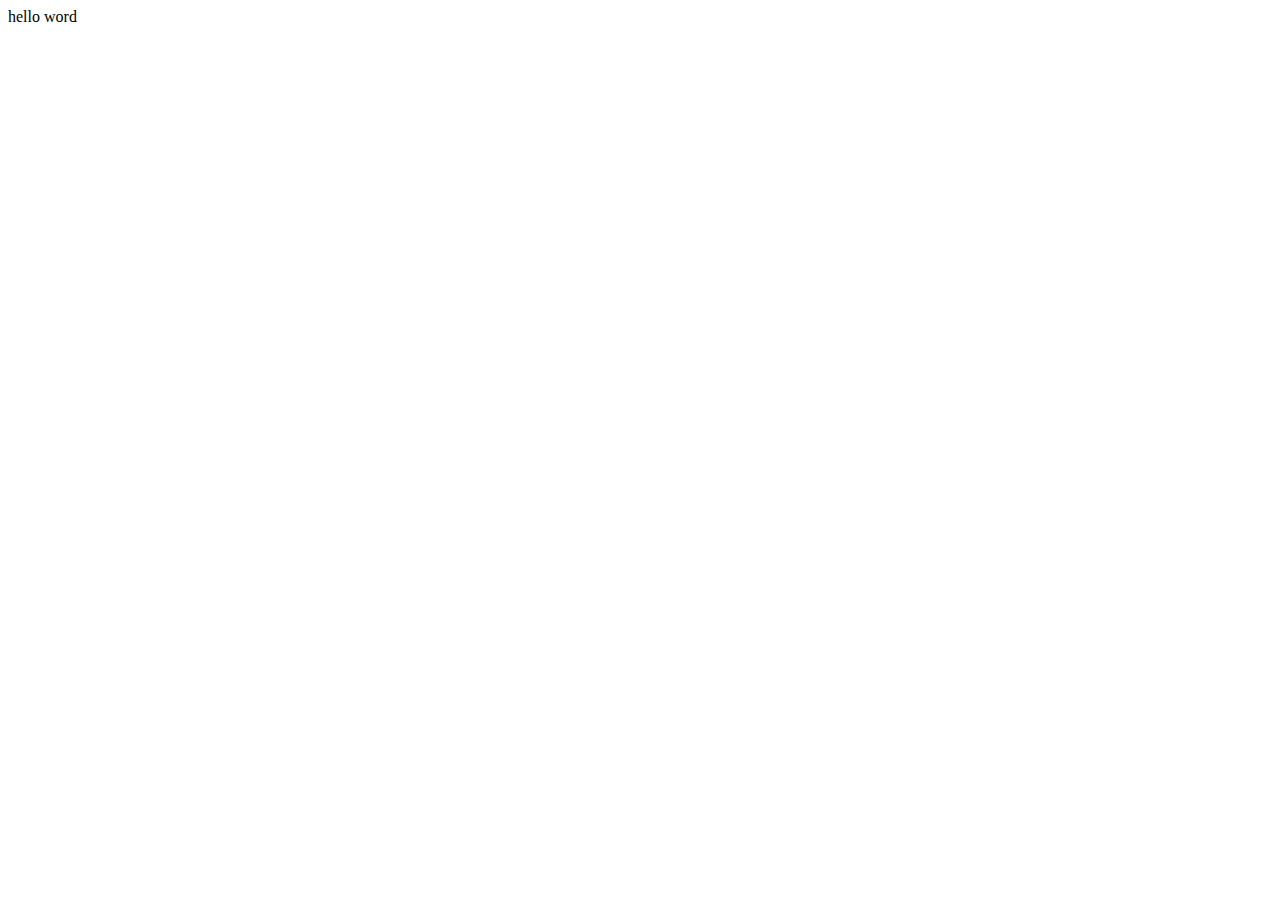
==== index.html @ bba36de5 "Create index.html" ====
<!DOCTYPE html>
<html lang="en">
  <head>
    <meta charset="UTF-8" />
    <meta name="viewport" content="width=device-width, initial-scale=1.0" />
    <title>Document</title>
  </head>
  <body>
    hello word
  </body>
</html>
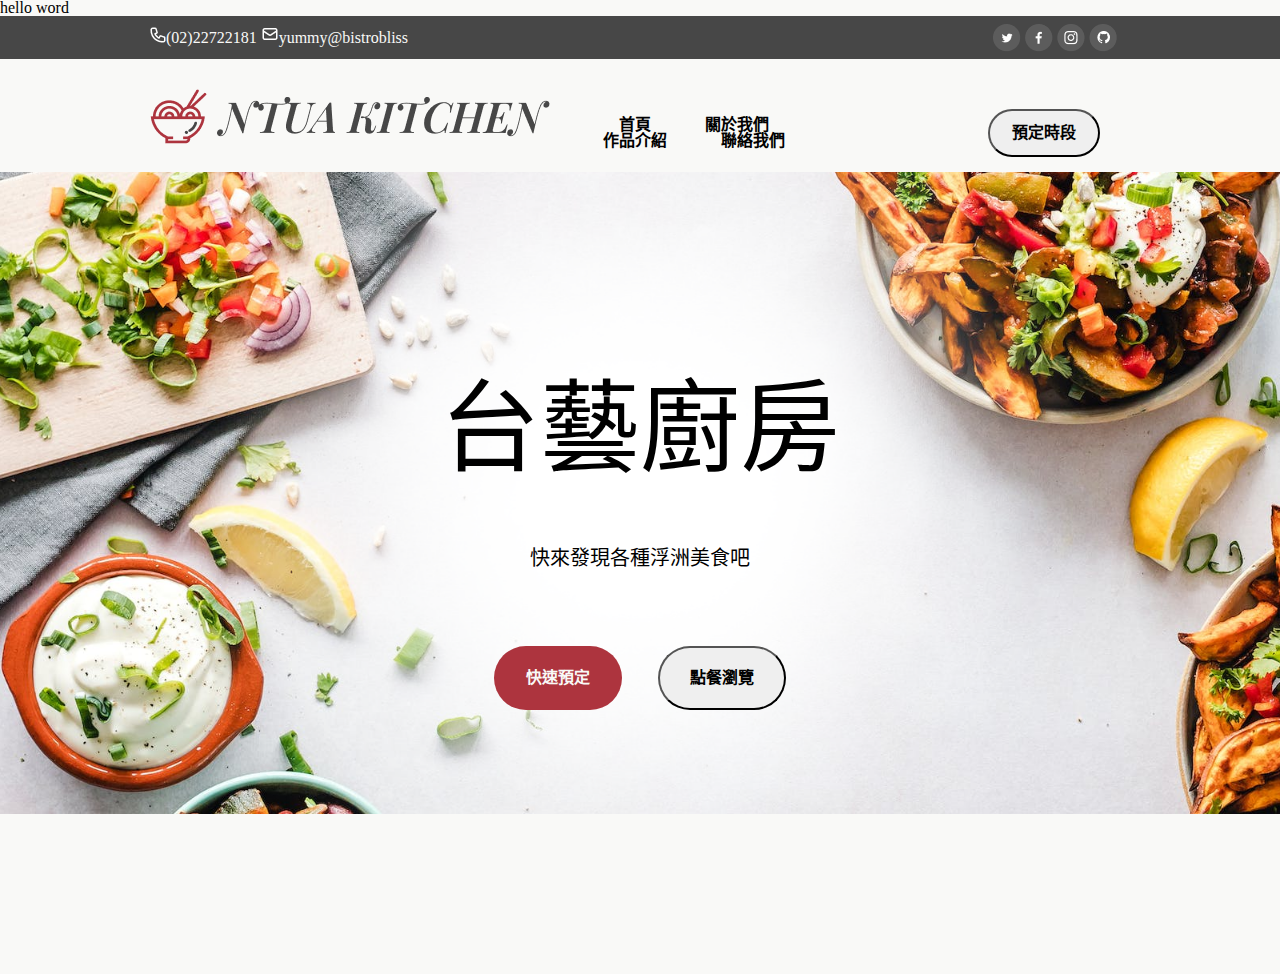
==== commit d1044737: "台藝廚房" ====
--- a/index.html
+++ b/index.html
@@ -1,11 +1,63 @@
 <!DOCTYPE html>
-<html lang="en">
+<html lang="zh-tw">
   <head>
     <meta charset="UTF-8" />
     <meta name="viewport" content="width=device-width, initial-scale=1.0" />
-    <title>Document</title>
+    <title>台藝廚房</title>
+    <link href="./css/reset.css" rel="stylesheet" />
+    <link href="./css/main.css" rel="stylesheet" />
   </head>
   <body>
     hello word
+    <div class="top_bar">
+      <div class="info">
+        <img src="./img/Icon.png" />(02)22722181
+        <img src="./img/mail.png" />yummy@bistrobliss
+      </div>
+      <div class="social">
+        <ul>
+          <li>
+            <a href="#"> <img src="./img/1.png" /></a>
+          </li>
+          <li>
+            <a href="#"> <img src="./img/2.png" /></a>
+          </li>
+          <li>
+            <a href="#"> <img src="./img/3.png" /></a>
+          </li>
+          <li>
+            <a href="#"> <img src="./img/4.png" /></a>
+          </li>
+        </ul>
+      </div>
+    </div>
+    <div class="header">
+      <img src="./img/Logo.png" />
+      <div class="menu">
+        <ul>
+          <li>
+            <a href="#"> 首頁</a>
+          </li>
+          <li>
+            <a href="#"> 關於我們</a>
+          </li>
+          <li>
+            <a href="#"> 作品介紹</a>
+          </li>
+          <li>
+            <a href="#"> 聯絡我們</a>
+          </li>
+        </ul>
+      </div>
+      <button class="b1">預定時段</button>
+    </div>
+    <div class="hero">
+      <h1>台藝廚房</h1>
+      <h2>快來發現各種浮洲美食吧</h2>
+      <div class="b2_b3">
+        <button class="b2">快速預定</button>　　
+        <button class="b3">點餐瀏覽</button>
+      </div>
+    </div>
   </body>
 </html>
--- a/css/main.css
+++ b/css/main.css
@@ -0,0 +1,161 @@
+body {
+  background-color: #f9f9f7;
+}
+.top_bar {
+  background-color: #474747;
+  color: #f9f9f7;
+  font-size: 16px;
+  font-weight: 400;
+  line-height: 24px;
+  letter-spacing: 0px;
+  text-align: left;
+  padding-top: 8px;
+  padding-bottom: 5;
+  padding-right: 155px;
+  padding-left: 150px;
+}
+
+.menu a {
+  text-decoration: none;
+  color: #000000;
+  font-weight: 700;
+}
+
+.menu ul li:hover {
+  width: 64px;
+  height: 32px;
+  top: 11.5px;
+  left: 554.89px;
+  padding: 4px, 16px, 4px, 16px;
+  border-radius: 34px;
+  gap: 10px;
+  background-color: #dbdfd0;
+}
+
+.info {
+  display: inline-block;
+  vertical-align: middle;
+  text-align: left;
+}
+
+.social {
+  display: inline-block;
+  width: calc(100% - 270px);
+  vertical-align: top;
+  text-align: right;
+}
+
+.social ul {
+  display: inline-block;
+}
+
+.social ul li {
+  display: inline-block;
+}
+
+.header {
+  padding-top: 30px;
+  padding-right: 175px;
+  padding-left: 150px;
+  vertical-align: middle;
+}
+
+.menu {
+  display: inline-block;
+  width: calc(100% - 525px);
+  vertical-align: middle;
+  text-align: center;
+  margin-bottom: 15px;
+}
+
+.menu ul {
+  display: inline-block;
+  margin-right: 150px;
+}
+
+.menu ul li {
+  display: inline-block;
+  padding-left: 25px;
+  padding-right: 25px;
+}
+.b1 {
+  display: inline-block;
+  vertical-align: middle;
+  width: 112px;
+  height: 48px;
+  top: 3.5px;
+  left: 1163.5px;
+  padding: 12px, 24px, 12px, 24px;
+  border-radius: 118px;
+  gap: 10px;
+  margin-bottom: 15px;
+  font-family: DM Sans;
+  font-size: 16px;
+  font-weight: 700;
+  line-height: 24px;
+  letter-spacing: 0px;
+  text-align: center;
+}
+
+.hero {
+  height: 802px;
+  background-image: url(../img/bg.png);
+  background-repeat: no-repeat;
+  background-size: contain;
+}
+
+h1 {
+  font-family: Playfair Display;
+  font-size: 100px;
+  font-weight: 400;
+  line-height: 96px;
+  letter-spacing: 0px;
+  text-align: center;
+  padding-top: 210px;
+}
+
+h2 {
+  font-family: DM Sans;
+  font-size: 20px;
+  font-weight: 400;
+  line-height: 32px;
+  letter-spacing: 0px;
+  text-align: center;
+  padding-top: 64px;
+}
+
+.b2_b3 {
+  text-align: center;
+  padding-top: 72px;
+}
+
+.b2 {
+  width: 128px;
+  height: 64px;
+  padding: 20px, 32px, 20px, 32px;
+  border-radius: 118px;
+  border: 1.5px;
+  gap: 10px;
+  background-color: #ad343e;
+  color: #f9f9f7;
+  font-family: DM Sans;
+  font-size: 16px;
+  font-weight: 700;
+  line-height: 24px;
+  letter-spacing: 0px;
+  text-align: center;
+}
+
+.b3 {
+  width: 128px;
+  height: 64px;
+  padding: 20px, 32px, 20px, 32px;
+  border-radius: 118px;
+  gap: 10px;
+  font-family: DM Sans;
+  font-size: 16px;
+  font-weight: 700;
+  line-height: 24px;
+  letter-spacing: 0px;
+  text-align: center;
+}
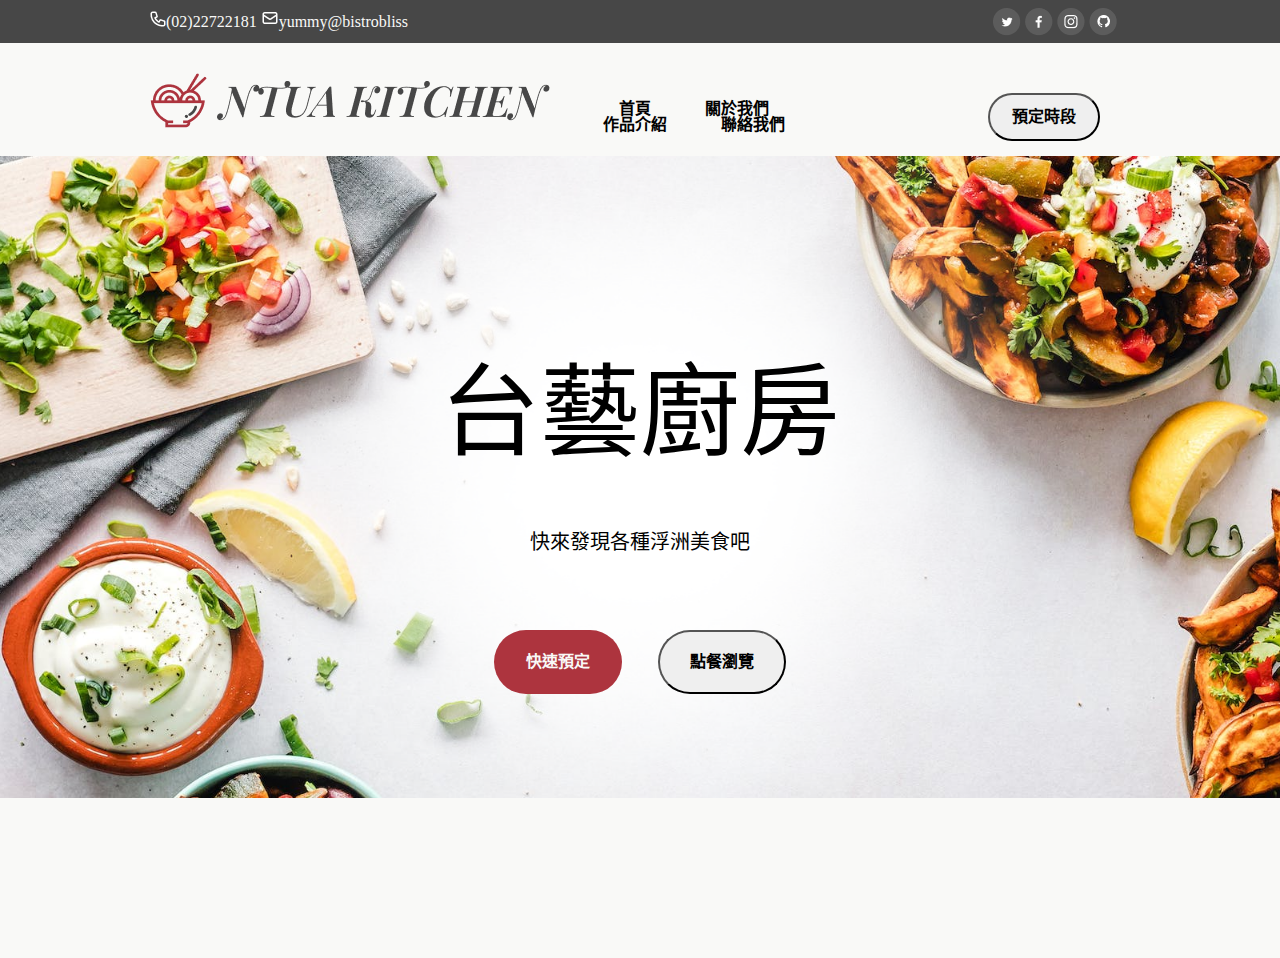
==== commit b9e05f6a: "[task]台藝廚房" ====
--- a/index.html
+++ b/index.html
@@ -8,7 +8,6 @@
     <link href="./css/main.css" rel="stylesheet" />
   </head>
   <body>
-    hello word
     <div class="top_bar">
       <div class="info">
         <img src="./img/Icon.png" />(02)22722181
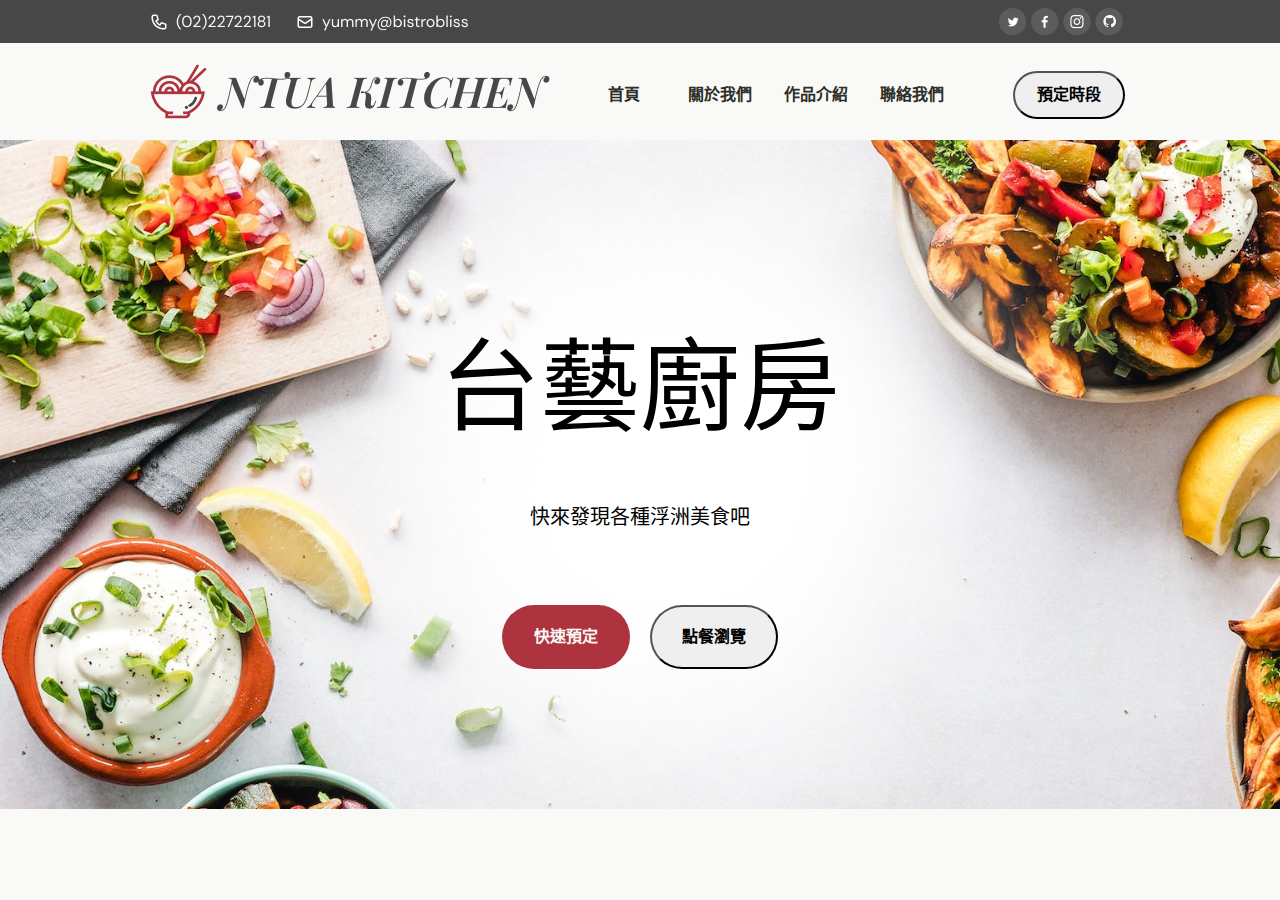
==== commit 52804eda: "台藝廚房_ver2" ====
--- a/index.html
+++ b/index.html
@@ -4,59 +4,41 @@
     <meta charset="UTF-8" />
     <meta name="viewport" content="width=device-width, initial-scale=1.0" />
     <title>台藝廚房</title>
-    <link href="./css/reset.css" rel="stylesheet" />
-    <link href="./css/main.css" rel="stylesheet" />
+    <link href="./css/reset.css" rel="stylesheet " />
+    <link href="./css/main.css" rel="stylesheet " />
   </head>
   <body>
-    <div class="top_bar">
-      <div class="info">
-        <img src="./img/Icon.png" />(02)22722181
-        <img src="./img/mail.png" />yummy@bistrobliss
-      </div>
-      <div class="social">
-        <ul>
-          <li>
-            <a href="#"> <img src="./img/1.png" /></a>
-          </li>
-          <li>
-            <a href="#"> <img src="./img/2.png" /></a>
-          </li>
-          <li>
-            <a href="#"> <img src="./img/3.png" /></a>
-          </li>
-          <li>
-            <a href="#"> <img src="./img/4.png" /></a>
-          </li>
-        </ul>
-      </div>
+  </body>
+  <div class="top_bar">
+    <div class="info">
+        <img src="./img/call.png" style="margin-right: 25px;"><img src="./img/mail.png" >
     </div>
-    <div class="header">
-      <img src="./img/Logo.png" />
-      <div class="menu">
-        <ul>
-          <li>
-            <a href="#"> 首頁</a>
-          </li>
-          <li>
-            <a href="#"> 關於我們</a>
-          </li>
-          <li>
-            <a href="#"> 作品介紹</a>
-          </li>
-          <li>
-            <a href="#"> 聯絡我們</a>
-          </li>
-        </ul>
-      </div>
-      <button class="b1">預定時段</button>
+    <div class="social">
+        <a href="#"><img src="./img/1.png" alt=""></a>
+        <a href="#"><img src="./img/2.png" alt=""></a>
+        <a href="#"><img src="./img/3.png" alt=""></a>
+        <a href="#"><img src="./img/4.png" alt=""></a>
     </div>
-    <div class="hero">
-      <h1>台藝廚房</h1>
-      <h2>快來發現各種浮洲美食吧</h2>
-      <div class="b2_b3">
-        <button class="b2">快速預定</button>　　
-        <button class="b3">點餐瀏覽</button>
-      </div>
+  </div>
+  <div class="header">
+    <a href="#"><img src="./img/Logo.png"></a>
+    <div class="menu">
+      <ul>
+        <li><a href="#">首頁</a></li>
+        <li><a href="#">關於我們</a></li>
+        <li><a href="#">作品介紹</a></li>
+        <li><a href="#">聯絡我們</a></li>
+      </ul>
     </div>
+  <button class="b1">預定時段</button>
+  </div>
+  <div class="hero">
+    <h1>台藝廚房</h1>
+    <h2>快來發現各種浮洲美食吧</h2>
+    <div class="b2_b3">
+      <button class="b2" style="margin-right: 16px;">快速預定</button>
+      <button class="b3">點餐瀏覽</button>
+    </div>
+  </div>
   </body>
 </html>
--- a/css/main.css
+++ b/css/main.css
@@ -1,9 +1,12 @@
 body {
   background-color: #f9f9f7;
+  background-image: url(../img/bg.png);
+  background-repeat: no-repeat;
+  background-size: cover;
+  background-position-y: 140px;
 }
 .top_bar {
   background-color: #474747;
-  color: #f9f9f7;
   font-size: 16px;
   font-weight: 400;
   line-height: 24px;
@@ -15,13 +18,69 @@
   padding-left: 150px;
 }
 
-.menu a {
-  text-decoration: none;
-  color: #000000;
-  font-weight: 700;
+.info {
+  display: inline-block;
+  vertical-align: middle;
 }
 
-.menu ul li:hover {
+.social {
+  display: inline-block;
+  width: calc(100% - 325px);
+  text-align: right;
+  vertical-align: middle;
+}
+
+.header {
+  padding-top: 21px;
+  padding-bottom: 5px;
+  padding-right: 155px;
+  padding-left: 150px;
+}
+
+.menu {
+  width: calc(100% - 520px);
+  display: inline-block;
+  text-align: center;
+  vertical-align: middle;
+}
+
+.header ul {
+  display: inline-block;
+  text-align: center;
+  vertical-align: middle;
+}
+
+.header ul li {
+  display: inline-block;
+  width: 64px;
+  height: 32px;
+  top: 11.5px;
+  left: 554.89px;
+  padding: 4px, 16px, 4px, 16px;
+  border-radius: 34px;
+  text-align: center;
+  vertical-align: middle;
+  margin-right: 28px;
+}
+
+a {
+  text-decoration: none;
+  color: #2c2f24;
+  font-family: DM Sans;
+  font-size: 16px;
+  font-weight: 700;
+  line-height: 24px;
+  letter-spacing: 0px;
+  text-align: center;
+  vertical-align: middle;
+}
+
+.header ul li a {
+  vertical-align: middle;
+  line-height: 32px;
+}
+
+.header ul li:hover {
   width: 64px;
   height: 32px;
   top: 11.5px;
@@ -30,54 +89,10 @@
   border-radius: 34px;
   gap: 10px;
   background-color: #dbdfd0;
-}
-
-.info {
-  display: inline-block;
-  vertical-align: middle;
-  text-align: left;
-}
-
-.social {
-  display: inline-block;
-  width: calc(100% - 270px);
-  vertical-align: top;
-  text-align: right;
-}
-
-.social ul {
-  display: inline-block;
-}
-
-.social ul li {
-  display: inline-block;
-}
-
-.header {
-  padding-top: 30px;
-  padding-right: 175px;
-  padding-left: 150px;
+  text-align: center;
   vertical-align: middle;
 }
 
-.menu {
-  display: inline-block;
-  width: calc(100% - 525px);
-  vertical-align: middle;
-  text-align: center;
-  margin-bottom: 15px;
-}
-
-.menu ul {
-  display: inline-block;
-  margin-right: 150px;
-}
-
-.menu ul li {
-  display: inline-block;
-  padding-left: 25px;
-  padding-right: 25px;
-}
 .b1 {
   display: inline-block;
   vertical-align: middle;
@@ -88,20 +103,12 @@
   padding: 12px, 24px, 12px, 24px;
   border-radius: 118px;
   gap: 10px;
-  margin-bottom: 15px;
   font-family: DM Sans;
   font-size: 16px;
   font-weight: 700;
   line-height: 24px;
   letter-spacing: 0px;
   text-align: center;
-}
-
-.hero {
-  height: 802px;
-  background-image: url(../img/bg.png);
-  background-repeat: no-repeat;
-  background-size: contain;
 }
 
 h1 {
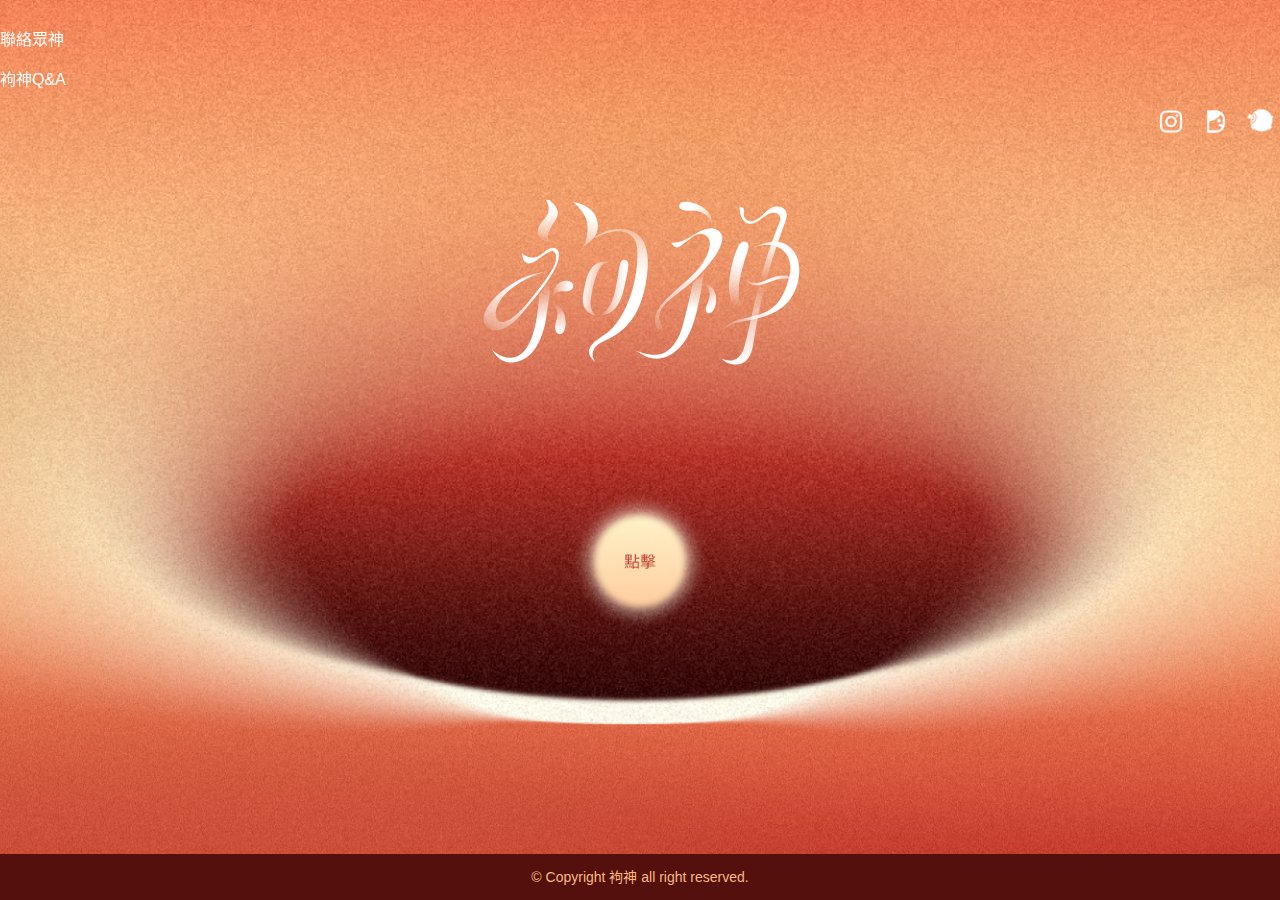
==== commit 2475d548: "callgodtest" ====
--- a/index.html
+++ b/index.html
@@ -1,44 +1,93 @@
 <!DOCTYPE html>
-<html lang="zh-tw">
+<html xmlns="http://www.w3.org/1999/xhtml" lang="zh-tw">
   <head>
-    <meta charset="UTF-8" />
-    <meta name="viewport" content="width=device-width, initial-scale=1.0" />
-    <title>台藝廚房</title>
-    <link href="./css/reset.css" rel="stylesheet " />
-    <link href="./css/main.css" rel="stylesheet " />
+    <meta http-equiv="Content-Type" content="text/html; charset=utf-8" />
+    <title>袧神 Call God</title>
+    <meta name="author" content="Alvaro Trigo Lopez" />
+    <meta name="description" content="fullPage fixed header and footer." />
+    <meta
+      name="keywords"
+      content="fullpage,jquery,demo,screen,fixed, header,footer, absolute, positioned,css"
+    />
+    <meta name="Resource-type" content="Document" />
+
+    <link rel="stylesheet" href="./css/reset.css" />
+
+    <link rel="stylesheet" type="text/css" href="./css/fullpage.css" />
+    <link rel="stylesheet" type="text/css" href="./css/examples.css" />
+
+    <link
+      href="https://cdn.jsdelivr.net/npm/bootstrap@5.3.2/dist/css/bootstrap.min.css"
+      rel="stylesheet"
+      integrity="sha384-T3c6CoIi6uLrA9TneNEoa7RxnatzjcDSCmG1MXxSR1GAsXEV/Dwwykc2MPK8M2HN"
+      crossorigin="anonymous"
+    />
+
+    <link rel="stylesheet" href="./css/main.css" />
   </head>
   <body>
-  </body>
-  <div class="top_bar">
-    <div class="info">
-        <img src="./img/call.png" style="margin-right: 25px;"><img src="./img/mail.png" >
+    <div id="header">
+      <div class="nav">
+        <div class="container">
+          <div class="row">
+            <div class="col-1">
+              <a href="#"><p>聯絡眾神</p></a>
+            </div>
+            <div class="col-1">
+              <a href="#"><p>袧神Q&A</p></a>
+            </div>
+            <div class="col-10">
+              <ul>
+                <li>
+                  <a href="#"><img src="./img/nav_IG.png" width="40px" /></a>
+                </li>
+                <li>
+                  <a href="#"><img src="./img/nav_dcard.png" width="40px" /></a>
+                </li>
+                <li>
+                  <a href="#"><img src="./img/nav_plurk.png" width="40px" /></a>
+                </li>
+              </ul>
+            </div>
+          </div>
+        </div>
+      </div>
     </div>
-    <div class="social">
-        <a href="#"><img src="./img/1.png" alt=""></a>
-        <a href="#"><img src="./img/2.png" alt=""></a>
-        <a href="#"><img src="./img/3.png" alt=""></a>
-        <a href="#"><img src="./img/4.png" alt=""></a>
+    <div id="footer">© Copyright 袧神 all right reserved.</div>
+
+    <div class="hp_click_ball" id="hp_click_ball">
+      <button onclick="location.href='./God_center.html'">
+        <img src="./img/hp_click_ball.png" width="140px" />
+      </button>
     </div>
-  </div>
-  <div class="header">
-    <a href="#"><img src="./img/Logo.png"></a>
-    <div class="menu">
-      <ul>
-        <li><a href="#">首頁</a></li>
-        <li><a href="#">關於我們</a></li>
-        <li><a href="#">作品介紹</a></li>
-        <li><a href="#">聯絡我們</a></li>
-      </ul>
+
+    <div id="fullpage">
+      <div class="section" id="homepage_bg">
+        <div class="intro">
+          <img id="hp_logotype" src="./img/hp_logotype.png" />
+        </div>
+      </div>
     </div>
-  <button class="b1">預定時段</button>
-  </div>
-  <div class="hero">
-    <h1>台藝廚房</h1>
-    <h2>快來發現各種浮洲美食吧</h2>
-    <div class="b2_b3">
-      <button class="b2" style="margin-right: 16px;">快速預定</button>
-      <button class="b3">點餐瀏覽</button>
-    </div>
-  </div>
+
+    <script
+      src="https://cdn.jsdelivr.net/npm/bootstrap@5.3.2/dist/js/bootstrap.bundle.min.js"
+      integrity="sha384-C6RzsynM9kWDrMNeT87bh95OGNyZPhcTNXj1NW7RuBCsyN/o0jlpcV8Qyq46cDfL"
+      crossorigin="anonymous"
+    ></script>
+
+    <script type="text/javascript" src="./js/fullpage.js"></script>
+    <script type="text/javascript" src="./js/examples.js"></script>
+
+    <script type="text/javascript">
+      var myFullpage = new fullpage("#fullpage", {
+        anchors: ["firstPage", "secondPage", "3rdPage"],
+        sectionsColor: ["#C63D0F", "#1BBC9B", "#7E8F7C"],
+        css3: true,
+      });
+    </script>
+
+    <script src="./js/jquery-3.7.1.min.js"></script>
+    <!-- main js -->
+    <script type="text/javascript" src="./js/main.js"></script>
   </body>
 </html>
--- a/css/fullpage.css
+++ b/css/fullpage.css
@@ -0,0 +1,312 @@
+/*!
+ * fullPage 4.0.20
+ * https://github.com/alvarotrigo/fullPage.js
+ *
+ * @license GPLv3 for open source use only
+ * or Fullpage Commercial License for commercial use
+ * http://alvarotrigo.com/fullPage/pricing/
+ *
+ * Copyright (C) 2021 http://alvarotrigo.com/fullPage - A project by Alvaro Trigo
+ */
+html.fp-enabled,
+.fp-enabled body {
+  margin: 0;
+  padding: 0;
+  overflow: hidden;
+
+  /*Avoid flicker on slides transitions for mobile phones #336 */
+  -webkit-tap-highlight-color: rgba(0, 0, 0, 0);
+}
+.fp-section {
+  position: relative;
+  -webkit-box-sizing: border-box; /* Safari<=5 Android<=3 */
+  -moz-box-sizing: border-box; /* <=28 */
+  box-sizing: border-box;
+  height: 100%;
+  display: block;
+}
+.fp-slide {
+  float: left;
+}
+.fp-slide,
+.fp-slidesContainer {
+  height: 100%;
+  display: block;
+}
+.fp-slides {
+  z-index: 1;
+  height: 100%;
+  overflow: hidden;
+  position: relative;
+  -webkit-transition: all 0.3s ease-out; /* Safari<=6 Android<=4.3 */
+  transition: all 0.3s ease-out;
+}
+.fp-table {
+  display: flex;
+  flex-direction: column;
+  justify-content: center;
+  width: 100%;
+}
+.fp-slidesContainer {
+  float: left;
+  position: relative;
+}
+.fp-controlArrow {
+  /*-webkit-user-select: none;  webkit (safari, chrome) browsers */
+  /*-moz-user-select: none;  mozilla browsers */
+  /*-khtml-user-select: none;  webkit (konqueror) browsers */
+  /*-ms-user-select: none;  IE10+ */
+  position: absolute;
+  z-index: 4;
+  top: 50%;
+  cursor: pointer;
+  margin-top: -38px;
+  -webkit-transform: translate3d(0, 0, 0);
+  -ms-transform: translate3d(0, 0, 0);
+  transform: translate3d(0, 0, 0);
+}
+.fp-prev {
+  left: 15px;
+}
+.fp-next {
+  right: 15px;
+}
+.fp-arrow {
+  width: 0;
+  height: 0;
+  border-style: solid;
+}
+.fp-arrow.fp-prev {
+  border-width: 38.5px 34px 38.5px 0;
+  border-color: transparent #fff transparent transparent;
+}
+.fp-arrow.fp-next {
+  border-width: 38.5px 0 38.5px 34px;
+  border-color: transparent transparent transparent #fff;
+}
+.fp-notransition {
+  -webkit-transition: none !important;
+  transition: none !important;
+}
+#fp-nav {
+  position: fixed;
+  z-index: 100;
+  top: 50%;
+  opacity: 1;
+  transform: translateY(-50%);
+  -ms-transform: translateY(-50%);
+  -webkit-transform: translate3d(0, -50%, 0);
+}
+#fp-nav.fp-right {
+  right: 17px;
+}
+#fp-nav.fp-left {
+  left: 17px;
+}
+.fp-slidesNav {
+  position: absolute;
+  z-index: 4;
+  opacity: 1;
+  -webkit-transform: translate3d(0, 0, 0);
+  -ms-transform: translate3d(0, 0, 0);
+  transform: translate3d(0, 0, 0);
+  left: 0 !important;
+  right: 0;
+  margin: 0 auto !important;
+}
+.fp-slidesNav.fp-bottom {
+  bottom: 17px;
+}
+.fp-slidesNav.fp-top {
+  top: 17px;
+}
+#fp-nav ul,
+.fp-slidesNav ul {
+  margin: 0;
+  padding: 0;
+}
+#fp-nav ul li,
+.fp-slidesNav ul li {
+  display: block;
+  width: 14px;
+  height: 13px;
+  margin: 7px;
+  position: relative;
+}
+.fp-slidesNav ul li {
+  display: inline-block;
+}
+#fp-nav ul li a,
+.fp-slidesNav ul li a {
+  display: block;
+  position: relative;
+  z-index: 1;
+  width: 100%;
+  height: 100%;
+  cursor: pointer;
+  text-decoration: none;
+}
+#fp-nav ul li a.active span,
+.fp-slidesNav ul li a.active span,
+#fp-nav ul li:hover a.active span,
+.fp-slidesNav ul li:hover a.active span {
+  height: 12px;
+  width: 12px;
+  margin: -6px 0 0 -6px;
+  border-radius: 100%;
+}
+#fp-nav ul li a span,
+.fp-slidesNav ul li a span {
+  border-radius: 50%;
+  position: absolute;
+  z-index: 1;
+  height: 4px;
+  width: 4px;
+  border: 0;
+  background: #333;
+  left: 50%;
+  top: 50%;
+  margin: -2px 0 0 -2px;
+  -webkit-transition: all 0.1s ease-in-out;
+  -moz-transition: all 0.1s ease-in-out;
+  -o-transition: all 0.1s ease-in-out;
+  transition: all 0.1s ease-in-out;
+}
+#fp-nav ul li:hover a span,
+.fp-slidesNav ul li:hover a span {
+  width: 10px;
+  height: 10px;
+  margin: -5px 0px 0px -5px;
+}
+#fp-nav ul li .fp-tooltip {
+  position: absolute;
+  top: -2px;
+  color: #fff;
+  font-size: 14px;
+  font-family: arial, helvetica, sans-serif;
+  white-space: nowrap;
+  max-width: 220px;
+  overflow: hidden;
+  display: block;
+  opacity: 0;
+  width: 0;
+  cursor: pointer;
+}
+#fp-nav ul li:hover .fp-tooltip,
+#fp-nav.fp-show-active a.active + .fp-tooltip {
+  -webkit-transition: opacity 0.2s ease-in;
+  transition: opacity 0.2s ease-in;
+  width: auto;
+  opacity: 1;
+}
+#fp-nav ul li .fp-tooltip.fp-right {
+  right: 20px;
+}
+#fp-nav ul li .fp-tooltip.fp-left {
+  left: 20px;
+}
+.fp-auto-height.fp-section,
+.fp-auto-height .fp-slide {
+  height: auto !important;
+}
+
+.fp-responsive .fp-is-overflow.fp-section {
+  height: auto !important;
+}
+
+/* Used with autoScrolling: false */
+.fp-scrollable.fp-responsive .fp-is-overflow.fp-section,
+.fp-scrollable .fp-section,
+.fp-scrollable .fp-slide {
+  /* Fallback for browsers that do not support Custom Properties */
+  height: 100vh;
+  height: calc(var(--vh, 1vh) * 100);
+}
+
+.fp-scrollable.fp-responsive
+  .fp-is-overflow.fp-section:not(.fp-auto-height):not([data-percentage]),
+.fp-scrollable .fp-section:not(.fp-auto-height):not([data-percentage]),
+.fp-scrollable .fp-slide:not(.fp-auto-height):not([data-percentage]) {
+  /* Fallback for browsers that do not support Custom Properties */
+  min-height: 100vh;
+  min-height: calc(var(--vh, 1vh) * 100);
+}
+
+/* Disabling vertical centering on scrollable elements */
+.fp-overflow {
+  justify-content: flex-start;
+  max-height: 100vh;
+}
+
+/* No scrollable when using auto-height */
+.fp-scrollable .fp-auto-height .fp-overflow {
+  max-height: none;
+}
+
+/* .fp-is-overflow .fp-overflow.fp-auto-height-responsive,
+.fp-is-overflow .fp-overflow.fp-auto-height,
+.fp-is-overflow > .fp-overflow{
+    overflow-y: auto;
+} */
+.fp-overflow {
+  outline: none;
+}
+
+.fp-overflow.fp-table {
+  display: block;
+}
+
+.fp-responsive .fp-auto-height-responsive.fp-section,
+.fp-responsive .fp-auto-height-responsive .fp-slide {
+  height: auto !important;
+  min-height: auto !important;
+}
+
+/*Only display content to screen readers*/
+.fp-sr-only {
+  position: absolute;
+  width: 1px;
+  height: 1px;
+  padding: 0;
+  overflow: hidden;
+  clip: rect(0, 0, 0, 0);
+  white-space: nowrap;
+  border: 0;
+}
+
+/* Customize website's scrollbar like Mac OS
+Not supports in Firefox and IE */
+.fp-scroll-mac .fp-overflow::-webkit-scrollbar {
+  background-color: transparent;
+  width: 9px;
+}
+.fp-scroll-mac .fp-overflow::-webkit-scrollbar-track {
+  background-color: transparent;
+}
+.fp-scroll-mac .fp-overflow::-webkit-scrollbar-thumb {
+  background-color: rgba(0, 0, 0, 0.4);
+  border-radius: 16px;
+  border: 4px solid transparent;
+}
+.fp-warning,
+.fp-watermark {
+  z-index: -9999999;
+  position: absolute;
+  bottom: 0;
+}
+.fp-warning,
+.fp-watermark a {
+  text-decoration: none;
+  color: #000;
+  background: rgba(255, 255, 255, 0.6);
+  padding: 5px 8px;
+  font-size: 14px;
+  font-family: arial;
+  color: black;
+  display: inline-block;
+  border-radius: 3px;
+  margin: 12px;
+}
+.fp-noscroll .fp-overflow {
+  overflow: hidden;
+}
--- a/css/examples.css
+++ b/css/examples.css
@@ -0,0 +1,349 @@
+@charset "ISO-8859-1";
+/* Reset CSS
+ * --------------------------------------- */
+body,
+div,
+dl,
+dt,
+dd,
+ul,
+ol,
+li,
+h1,
+h2,
+h3,
+h4,
+h5,
+h6,
+pre,
+form,
+fieldset,
+input,
+textarea,
+p,
+blockquote,
+th,
+td {
+  padding: 0;
+  margin: 0;
+}
+a {
+  text-decoration: none;
+}
+table {
+  border-spacing: 0;
+}
+fieldset,
+img {
+  border: 0;
+}
+address,
+caption,
+cite,
+code,
+dfn,
+em,
+strong,
+th,
+var {
+  font-weight: normal;
+  font-style: normal;
+}
+strong {
+  font-weight: bold;
+}
+ol,
+ul {
+  list-style: none;
+  margin: 0;
+  padding: 0;
+}
+caption,
+th {
+  text-align: left;
+}
+h1,
+h2,
+h3,
+h4,
+h5,
+h6 {
+  font-weight: normal;
+  font-size: 100%;
+  margin: 0;
+  padding: 0;
+  color: #444;
+}
+q:before,
+q:after {
+  content: "";
+}
+abbr,
+acronym {
+  border: 0;
+}
+
+/* Custom CSS
+ * --------------------------------------- */
+body {
+  font-family: arial, helvetica;
+  color: #333;
+  color: rgba(0, 0, 0, 0.5);
+}
+.wrap {
+  margin-left: auto;
+  margin-right: auto;
+  width: 960px;
+  position: relative;
+}
+h1 {
+  font-size: 6em;
+}
+p {
+  font-size: 16px;
+}
+/* .intro p {
+  width: 50%;
+  margin: 0 auto;
+  font-size: 1.5em;
+} */
+.section {
+  text-align: center;
+}
+#menu li {
+  display: inline-block;
+  margin: 10px;
+  color: #000;
+  background: #fff;
+  background: rgba(255, 255, 255, 0.5);
+  -webkit-border-radius: 10px;
+  border-radius: 10px;
+}
+#menu li.active {
+  background: #666;
+  background: rgba(0, 0, 0, 0.5);
+  color: #fff;
+}
+#menu li a {
+  text-decoration: none;
+  color: #000;
+}
+#menu li.active a:hover {
+  color: #000;
+}
+#menu li:hover {
+  background: rgba(255, 255, 255, 0.8);
+}
+#menu li a,
+#menu li.active a {
+  padding: 9px 18px;
+  display: block;
+}
+#menu li.active a {
+  color: #fff;
+}
+#menu {
+  position: fixed;
+  top: 0;
+  left: 0;
+  height: 40px;
+  z-index: 70;
+  width: 100%;
+  padding: 0;
+  margin: 0;
+}
+.twitter-share-button {
+  position: fixed !important;
+  z-index: 99;
+  right: 149px;
+  top: 9px;
+}
+#infoMenu {
+  height: 20px;
+  color: #f2f2f2;
+  position: fixed;
+  z-index: 70;
+  bottom: 0;
+  width: 100%;
+  text-align: right;
+  font-size: 0.9em;
+  padding: 8px 0 8px 0;
+}
+#infoMenu ul {
+  padding: 0 40px;
+}
+#infoMenu li a {
+  display: block;
+  margin: 0 22px 0 0;
+  color: #333;
+}
+#infoMenu li a:hover {
+  text-decoration: underline;
+}
+#infoMenu li {
+  display: inline-block;
+  position: relative;
+}
+#examplesList {
+  display: none;
+  background: #282828;
+  -webkit-border-radius: 6px;
+  -moz-border-radius: 6px;
+  border-radius: 6px;
+  padding: 20px;
+  float: left;
+  position: absolute;
+  bottom: 29px;
+  right: 0;
+  width: 822px;
+  text-align: left;
+}
+#examplesList ul {
+  padding: 0;
+}
+#examplesList ul li {
+  display: block;
+  margin: 5px 0;
+}
+#examplesList ul li a {
+  color: #bdbdbd;
+  margin: 0;
+}
+#examplesList ul li a:hover {
+  color: #f2f2f2;
+}
+#examplesList .column {
+  float: left;
+  margin: 0 20px 0 0;
+}
+#examplesList h3 {
+  color: #f2f2f2;
+  font-size: 1.2em;
+  margin: 0 0 15px 0;
+  border-bottom: 1px solid rgba(0, 0, 0, 0.4);
+  -webkit-box-shadow: 0 1px 0 rgba(255, 255, 255, 0.1);
+  -moz-box-shadow: 0 1px 0 rgba(255, 255, 255, 0.1);
+  box-shadow: 0 1px 0 rgba(255, 255, 255, 0.1);
+  padding: 0 0 5px 0;
+}
+
+/* Demos Menu
+ * --------------------------------------- */
+#demosMenu {
+  position: fixed;
+  top: 20px;
+  right: 20px;
+  z-index: 999;
+  padding: 5px 10px;
+}
+
+/* Buttons
+ * --------------------------------------- */
+#download a {
+  text-decoration: none;
+}
+#download,
+#download:hover {
+  text-shadow: 0 -1px 0 rgba(0, 0, 0, 0.25);
+}
+.button {
+  margin: 20px 0 0 0;
+  vertical-align: middle;
+  display: inline-block;
+}
+
+.button a {
+  color: #fff;
+  background: rgba(0, 0, 0, 0.4);
+  padding: 15px 30px;
+  border-radius: 5px;
+  display: inline-block;
+}
+
+.button a:hover {
+  color: #316f68;
+  background-color: #fff;
+}
+
+/* Extensions preview menu
+ * --------------------------------------- */
+.preview-extensions-menu {
+  position: fixed;
+  top: 0;
+  right: 0;
+  z-index: 99;
+  border-top: 0;
+  box-shadow: 1px 0px 3px rgba(0, 0, 0, 0.8);
+}
+.preview-extensions-menu li {
+  display: inline-block;
+  margin: 0;
+}
+.preview-extensions-menu li a {
+  padding: 15px 25px;
+  display: block;
+}
+.preview-buy-extension {
+  background: #3cc63c;
+}
+.preview-more-extensions {
+  background: #fff;
+}
+.preview-buy-extension a {
+  color: #fff;
+}
+.preview-buy-extension:hover {
+  background-color: #1a961a;
+}
+.preview-more-extensions a {
+  color: #333;
+}
+
+.code {
+  background: rgba(255, 255, 255, 0.7);
+  padding: 0px 5px;
+  line-height: 25px;
+}
+
+/* Style for our header texts
+* --------------------------------------- */
+h1 {
+  font-size: 5em;
+  font-family: arial, helvetica;
+  color: #fff;
+  margin: 0;
+}
+.section p,
+.intro p {
+  color: #fff;
+}
+
+/* Centered texts in each section
+* --------------------------------------- */
+.section {
+  text-align: center;
+}
+
+/* Bottom menu
+* --------------------------------------- */
+#infoMenu li a {
+  color: #fff;
+}
+
+/* Sections backgrounds
+* --------------------------------------- */
+#section0 {
+  background-image: linear-gradient(128deg, #40afff, #3f61ff);
+}
+
+#section1 {
+  background-image: linear-gradient(128deg, #ff9a3f, #ff4b40);
+}
+
+#section2 {
+  background-image: linear-gradient(128deg, #fc40ff, #543fff);
+}
+
+#section3 {
+  background-image: linear-gradient(128deg, #40fff2, #3fbcff);
+}
--- a/css/main.css
+++ b/css/main.css
@@ -1,168 +1,758 @@
-body {
-  background-color: #f9f9f7;
-  background-image: url(../img/bg.png);
-  background-repeat: no-repeat;
-  background-size: cover;
-  background-position-y: 140px;
-}
-.top_bar {
-  background-color: #474747;
+#header,
+#footer {
+  position: fixed;
+  display: block;
+  width: 100%;
+  z-index: 9;
+  text-align: center;
+  font-size: 16px;
+}
+#header {
+  top: 0px;
+  height: 60px;
+  color: #f2f2f2;
+  padding: 20px 0 0 0;
+}
+#footer {
+  font-size: 14px;
+  bottom: 0px;
+  background-color: #53100c;
+  color: #fab987;
+  padding: 16px 0;
+}
+#in_footer {
+  bottom: 0px;
+  width: 100%;
+  z-index: 9;
+  text-align: center;
+  font-size: 14px;
+  background-color: #53100c;
+  color: #fab987;
+  padding: 16px 0;
+}
+/* --------------------*/
+/*神明介紹內文*/
+.god_intro_text {
+  position: relative;
+}
+.god_intro {
+  z-index: 9;
+  margin: auto;
+}
+.god_intro p {
+  color: #ff3732;
+  font-size: 16px;
+  text-align: justify;
+}
+.god_intro h1 {
+  text-align: left;
+  color: #fff;
+  font-size: 64px;
+  font-weight: 700;
+}
+.god_intro h2 {
+  text-align: left;
+  color: #fab987;
+  font-size: 24px;
+  font-weight: 700;
+}
+/* --------------------*/
+/*神明基本資訊*/
+.god_basic_intro {
+  z-index: 9;
+  text-align: left;
+  line-height: 20px;
+}
+.god_basic_intro h1 {
+  display: inline;
+  color: #87f5ff;
+  font-size: 20px;
+  font-weight: 400;
+}
+.god_basic_intro h2 {
+  display: inline;
+  color: #fff;
+  font-size: 20px;
+  font-weight: 700;
+}
+.god_basic_intro p {
+  display: inline;
+  color: #fab987;
   font-size: 16px;
   font-weight: 400;
-  line-height: 24px;
-  letter-spacing: 0px;
+}
+/* --------------------*/
+/*供品準備內文*/
+.item_preparation {
+  z-index: 9;
   text-align: left;
-  padding-top: 8px;
-  padding-bottom: 5;
-  padding-right: 155px;
-  padding-left: 150px;
-}
-
-.info {
+  line-height: 20px;
+}
+.item_preparation h1 {
+  display: inline;
+  color: #fff;
+  font-size: 24px;
+  font-weight: 700;
+}
+
+.item_preparation p {
+  display: inline;
+  color: #fab987;
+  font-size: 16px;
+  font-weight: 400;
+}
+/* --------------------*/
+/*參拜方式內文*/
+.trigger_text p {
+  display: inline;
+  color: #fab987;
+  font-size: 16px;
+  font-weight: 400;
+}
+
+.trigger_ways {
+  height: 50vh;
+}
+/* --------------------*/
+
+.trigger_ways .Card {
+  position: absolute;
+  height: 180px;
+  width: 228px;
+  background-color: #53100c;
+}
+
+.trigger_ways img {
+  width: 100%;
+}
+.trigger_ways .step1 {
+  translate: 16px -12px;
+  background-color: #53100c80;
+}
+.trigger_ways .step2 {
+  translate: 32px -24px;
+  background-color: #53100c60;
+}
+
+.trigger_ways .step3 {
+  translate: 48px -36px;
+  background-color: #53100c40;
+}
+/* --------------------*/
+/*問事輸入*/
+.god_input p {
+  color: #fab987;
+  font-size: 16px;
+  font-weight: 400;
+}
+.god_input h1 {
+  color: #ff3732;
+  font-size: 24px;
+  font-weight: 700;
+}
+.god_input input {
+  color: #fff;
+  background: none;
+  border-radius: 10px;
+  border-color: #fab987;
+  width: 524px;
+  height: 266px;
+  padding: 16px 20px;
+  outline: none;
+  vertical-align: text-top;
+}
+::placeholder {
+  color: #fab987;
+}
+
+.god_input button {
+  display: block;
+  margin: auto;
+  background: none;
+  border: none;
+  /* border-radius: 0 50px 50px 0;
+  border-color: linear-gradient(to right, #87f5ff, #fab987); */
+}
+
+.god_input a {
+  text-decoration: none;
+  color: #fab987;
+  line-height: 20px;
+  vertical-align: middle;
+}
+
+.material-symbols-outlined {
+  font-variation-settings: "FILL" 0, "wght" 300, "GRAD" -25, "opsz" 20;
+  color: #fab987;
+  line-height: 40px;
+  position: absolute;
+}
+
+/* .gradient-button-wrapper {
+  box-sizing: border-box;
+  width: 100px;
+  height: 100px;
+  padding: 2px;
+  border-radius: 4px;
+  background-image: linear-gradient(red, yellow, blue);
+}
+
+.gradient-button {
+  width: 100%;
+  height: 100%;
+  border-radius: 4px;
+  background: #fff;
+  padding: 0 5px;
+  border: 0;
+  cursor: pointer;
+} */
+
+/* --------------------*/
+
+/* Overwriting styles for navigation bullets
+	* --------------------------------------- */
+#fp-nav ul li a span,
+.fp-slidesNav ul li a span {
+  background: white;
+}
+
+/* homepage */
+#hp_click_ball {
+  position: fixed;
+  display: block;
+  width: 100%;
+  z-index: 999;
+  text-align: center;
+  top: calc(50vh + 40px);
+}
+
+.nav a {
+  line-height: 40px;
+  text-decoration: none;
+  color: #ffffff;
+  text-align: left;
+}
+.nav li {
   display: inline-block;
-  vertical-align: middle;
-}
-
-.social {
-  display: inline-block;
-  width: calc(100% - 325px);
+}
+.nav ul {
   text-align: right;
-  vertical-align: middle;
-}
-
-.header {
-  padding-top: 21px;
-  padding-bottom: 5px;
-  padding-right: 155px;
-  padding-left: 150px;
-}
-
-.menu {
-  width: calc(100% - 520px);
-  display: inline-block;
-  text-align: center;
-  vertical-align: middle;
-}
-
-.header ul {
-  display: inline-block;
-  text-align: center;
-  vertical-align: middle;
-}
-
-.header ul li {
-  display: inline-block;
-  width: 64px;
-  height: 32px;
-  top: 11.5px;
-  left: 554.89px;
-  padding: 4px, 16px, 4px, 16px;
-  border-radius: 34px;
-  text-align: center;
-  vertical-align: middle;
-  margin-right: 28px;
-}
-
-a {
-  text-decoration: none;
-  color: #2c2f24;
-  font-family: DM Sans;
+}
+
+#homepage_bg {
+  background-image: url(../img/hp_bg.png);
+  background-repeat: no-repeat;
+  background-size: cover;
+  height: 100vh;
+  background-position: center top;
+}
+#hp_logotype {
+  padding-bottom: calc(50vh - 60px - 60px);
+}
+
+#hp_click_ball button {
+  background-color: #53100c00;
+  border: none;
+}
+
+.hp_click_ball {
+  animation-name: moving;
+  animation-duration: 4s;
+  animation-iteration-count: infinite;
+  position: absolute;
+}
+@keyframes moving {
+  0% {
+    margin-bottom: calc(50vh + -50px);
+    opacity: 1;
+    transform: scale(1.5);
+    filter: drop-shadow(6px 6px 6px rgba(255, 255, 255, 0.3));
+  }
+  20% {
+    margin-top: calc(50vh + -480px);
+    opacity: 1;
+  }
+  40% {
+    margin-bottom: calc(50vh + -750px);
+    opacity: 1;
+  }
+  60% {
+    margin-bottom: calc(50vh - 100px);
+    opacity: 1;
+  }
+  80% {
+    margin-bottom: calc(50vh + -250px);
+  }
+  100% {
+    margin-bottom: calc(50vh + -100px);
+    opacity: 1;
+    transform: scale(1.5);
+    filter: drop-shadow(6px 6px 6px rgba(255, 255, 255, 0.3));
+  }
+}
+/* --------------------------------------- */
+/* Loading */
+#Loading_bg {
+  background-image: url(../img/loading2.gif);
+  background-repeat: no-repeat;
+  background-size: cover;
+  height: 100vh;
+  background-position: center top;
+}
+/* --------------------------------------- */
+
+/* God_center */
+#God_center {
+  background-image: url(../img/Gctr_bg_brown.png);
+  background-repeat: no-repeat;
+  background-size: cover;
+  height: 100vh;
+  background-position: center top;
+}
+
+.god_carousel {
+  /* height: calc(100vh - 164px); */
+  overflow: hidden;
+}
+
+/*調整（owl-item）的大小及原本設定的背景色改為透明*/
+#demos .owl-carousel .owl-item .item {
+  height: 45vh;
+  padding: 0 33%;
+  opacity: 0.7;
+  background-color: transparent;
+}
+/*假設（owl-item）裡圖片的大小不一樣，使用以下調整*/
+#demos .owl-carousel .owl-item .item img {
+  height: 100%;
+  object-fit: contain;
+}
+
+#demos .owl-carousel {
+  margin: 20% 0;
+}
+
+/*被觸發的中間項目放大1.倍*/
+.owl-item.active.center {
+  z-index: 2;
+  -webkit-transform: scale(1.3);
+  transform: scale(1.3);
+  transition: ease 0.5s;
+}
+/*顯示高於carousel外框高度的物件*/
+.owl-carousel .owl-stage-outer {
+  overflow: visible;
+}
+/*調整被觸發中間的（owl-item）的大小*/
+#demos .owl-carousel .owl-item.active.center .item {
+  opacity: initial;
+  position: absolute;
+  width: 120%;
+  left: -10%;
+  top: -4rem;
+  object-fit: contain;
+}
+
+/*介紹文字*/
+#demos .owl-carousel .owl-item .Gctr_intro {
+  visibility: hidden;
+}
+#demos .owl-carousel .owl-item.active.center .Gctr_intro {
+  position: absolute;
+  left: 0;
+  visibility: inherit;
+  text-align: left;
+  padding-left: 12px;
+}
+/*調整owl-dots的位置，不要跟放大後的圖片重疊到*/
+.owl-theme .owl-nav.disabled + .owl-dots {
+  position: absolute;
+  width: 40px;
+  right: -200px;
+}
+.owl-theme .owl-nav.disabled + .owl-dots {
+  bottom: 25%;
+}
+.owl-dots {
+  text-align: left;
+  z-index: 999;
+}
+
+#demos .owl-carousel .item h4 {
+  color: #fff;
   font-size: 16px;
   font-weight: 700;
-  line-height: 24px;
-  letter-spacing: 0px;
+}
+.Gctr_intro p {
+  color: #fab987;
+  font-size: 12px;
+  font-weight: 500;
+  letter-spacing: 1px;
+}
+/*查看更多按鈕*/
+#demos .owl-carousel .owl-item .Gctr_btn {
+  visibility: hidden;
+}
+#demos .owl-carousel .owl-item.active.center .Gctr_btn {
+  position: absolute;
+  left: 0;
+  visibility: inherit;
+  text-align: left;
+  margin-top: 10px;
+}
+.Gctr_btn button {
+  border-radius: 10px;
+  border: 0.5px solid #fab987;
+  width: 100%;
+  height: 32px;
+  padding: 0;
+  font-size: 12px;
+  color: #fab987;
+  background-color: transparent;
+}
+.Gctr_btn button :hover {
+  color: #ffffff;
+  background-color: #fab987;
+}
+.Gctr_btn a :hover {
+  color: #ffffff;
+  background-color: #fab987;
+}
+
+/* --------------------------------------- */
+/* Pandemos_intro_page */
+.Pandemos #section0 {
+  z-index: -9;
+  background-image: url(../img/Intro_pandemos_gradient_bg.png);
+  background-repeat: no-repeat;
+  background-size: cover;
+  height: 100vh;
+  background-position: center;
+}
+
+.Pandemos #section1 {
+  z-index: -9;
+  background-image: url(../img/Intro_pandemos_bg2.png);
+  background-repeat: no-repeat;
+  background-size: cover;
+  height: 100vh;
+  background-position: center;
+}
+
+.Pandemos #section2 {
+  z-index: -9;
+  background-image: url(../img/Intro_pandemos_input-bg.png);
+  background-repeat: no-repeat;
+  background-size: cover;
+  height: 100vh;
+  background-position: center;
+  bottom: 0;
+}
+.Pandemos #section3 {
+  z-index: -9;
+  height: 48px;
+}
+
+.god_intro_bg {
+  position: absolute;
+  width: 100%;
+  z-index: -99;
+  bottom: 0;
+}
+
+.Pandemos .IP {
+  position: absolute;
+  height: 100vh;
+  bottom: 0;
+}
+
+.Pandemos .IP img {
+  position: absolute;
+  z-index: -99;
+  margin: auto;
+  height: 80vh;
+  left: 274px;
+  bottom: 0;
+}
+
+#pandemos_bg_line {
+  z-index: -97;
+  position: absolute;
+  left: 290px;
+  bottom: 500px;
+}
+#pandemos_bg_lifet {
+  z-index: -98;
+  position: absolute;
+  left: 0;
+  top: -1080px;
+  height: 100%;
+}
+#pandemos_bg_right {
+  z-index: -98;
+  position: absolute;
+  right: 0;
+  top: -1080px;
+  height: 100%;
+}
+
+/* 測試翻牌 */
+.card-container {
+  width: 300px;
+  height: 300px;
+  position: absolute;
+}
+
+.cover,
+.back {
+  color: #fff;
+  width: 100%;
+  height: 100%;
+  position: absolute;
+  backface-visibility: hidden;
+  transition: transform 0.25s ease-in-out;
+  display: flex;
+  justify-content: center;
+  align-items: center;
+  vertical-align: top;
+}
+.cover {
+  /* background-color: blue; */
+  transform: rotatey(0deg);
+}
+.card-container:hover .cover {
+  transform: rotatey(180deg);
+}
+.back {
+  /* background-color: yellow; */
+  transform: rotatey(-180deg);
+}
+.card-container:hover .back {
+  transform: rotatey(0deg);
+}
+
+#stage {
   text-align: center;
-  vertical-align: middle;
-}
-
-.header ul li a {
-  vertical-align: middle;
-  line-height: 32px;
-}
-
-.header ul li:hover {
-  width: 64px;
+  margin: 35px auto 0;
+  position: relative;
+}
+:after,
+:before {
+  -webkit-box-sizing: border-box;
+  -moz-box-sizing: border-box;
+  box-sizing: border-box;
+}
+:after,
+:before {
+  -webkit-box-sizing: border-box;
+  -moz-box-sizing: border-box;
+  box-sizing: border-box;
+}
+#stage img {
+  position: absolute;
+}
+
+#previous {
+  background-image: url(http://image.kkday.com/v2/image/get/s1.kkday.com/campaign_1085/20190916034514_exuhP/png);
+  background-size: contain;
+  background-repeat: no-repeat;
+  width: 70px;
+  height: 70px;
+  border-radius: 50%;
+  z-index: 999;
+  cursor: pointer;
+}
+
+#next:hover {
+  background-image: url(http://image.kkday.com/v2/image/get/s1.kkday.com/campaign_1085/20190916034522_EgRLR/png);
+}
+#next {
+  background-image: url(http://image.kkday.com/v2/image/get/s1.kkday.com/campaign_1085/20190916034518_wyaJj/png);
+  background-size: contain;
+  background-repeat: no-repeat;
+  width: 70px;
+  height: 70px;
+  border-radius: 50%;
+  z-index: 999;
+  cursor: pointer;
+}
+
+/* results bg */
+.results #section0 {
+  z-index: -9;
+  background-image: url(../img/results_bg.png);
+  background-repeat: no-repeat;
+  background-size: cover;
+  height: 100vh;
+  background-position: center;
+}
+
+/*results text*/
+.results_text h4 {
+  color: #ff3732;
+  font-size: 36px;
+  position: absolute;
+  top: calc(50vh - 250px);
+  left: calc(50vw - 37px);
+}
+
+#reload {
+  position: fixed;
+  display: block;
+  width: 0%;
+  z-index: 999;
+  align-items: center;
+  top: calc(50vh - 155px);
+  left: calc(50vw - 110px);
+  background-color: #53100c00;
+  border: none;
+}
+
+#reload button {
+  background-color: #53100c00;
+  border: none;
+}
+
+/*
+#reload img:active {
+  opacity: 0;
+  animation-name: example;
+  animation-duration: 3s;
+}
+*/
+
+.reload {
+  animation-name: moving;
+  animation-duration: 4s;
+  animation-iteration-count: infinite;
+  position: absolute;
+}
+@keyframes moving {
+  0% {
+    margin-bottom: calc(50vh + -50px);
+    opacity: 1;
+    transform: scale(1.5);
+    filter: drop-shadow(6px 6px 6px rgba(255, 255, 255, 0.3));
+  }
+  20% {
+    margin-top: calc(50vh + -480px);
+    opacity: 1;
+  }
+  40% {
+    margin-bottom: calc(50vh + -750px);
+    opacity: 1;
+  }
+  60% {
+    margin-bottom: calc(50vh - 100px);
+    opacity: 1;
+  }
+  80% {
+    margin-bottom: calc(50vh + -250px);
+  }
+  100% {
+    margin-bottom: calc(50vh + -100px);
+    opacity: 1;
+    transform: scale(1.5);
+    filter: drop-shadow(6px 6px 6px rgba(255, 255, 255, 0.3));
+  }
+}
+
+#randomAdjective {
+  color: #ff3732;
+  font-size: 24px;
+  width: 0%;
+  position: fixed;
+  display: flex;
+  top: calc(50vh - 70px);
+  left: calc(50vw - 15px);
+  justify-content: center;
+  animation-name: randomAdjective;
+  animation-duration: 4.5s;
+  animation-iteration-count: initial;
+  position: absolute;
+}
+
+@keyframes randomAdjective {
+  0% {
+    opacity: 0;
+  }
+  100% {
+    opacity: 1;
+  }
+}
+
+.rp_demo {
+  display: none;
+}
+#rp_demo {
+  /*color: #fab987;
+  font-size: 18px;*/
+  position: fixed;
+  top: calc(50vh + 210px);
+  left: calc(50vw - 87px);
+  justify-content: center;
+  align-items: center;
+  animation-name: rp_demo;
+  animation-duration: 2.5s;
+  animation-iteration-count: initial;
+  position: absolute;
+}
+
+@keyframes rp_demo {
+  0% {
+    opacity: 0;
+  }
+  100% {
+    opacity: 1;
+  }
+}
+
+#rp_demo button {
+  margin-top: 30px;
+  justify-content: center;
+  align-items: center;
+  border-radius: 10px;
+  border: 0.5px solid #fab987;
+  width: 50%;
   height: 32px;
-  top: 11.5px;
-  left: 554.89px;
-  padding: 4px, 16px, 4px, 16px;
-  border-radius: 34px;
-  gap: 10px;
-  background-color: #dbdfd0;
-  text-align: center;
-  vertical-align: middle;
-}
-
-.b1 {
-  display: inline-block;
-  vertical-align: middle;
-  width: 112px;
-  height: 48px;
-  top: 3.5px;
-  left: 1163.5px;
-  padding: 12px, 24px, 12px, 24px;
-  border-radius: 118px;
-  gap: 10px;
-  font-family: DM Sans;
-  font-size: 16px;
-  font-weight: 700;
-  line-height: 24px;
-  letter-spacing: 0px;
-  text-align: center;
-}
-
-h1 {
-  font-family: Playfair Display;
-  font-size: 100px;
-  font-weight: 400;
-  line-height: 96px;
-  letter-spacing: 0px;
-  text-align: center;
-  padding-top: 210px;
-}
-
-h2 {
-  font-family: DM Sans;
-  font-size: 20px;
-  font-weight: 400;
-  line-height: 32px;
-  letter-spacing: 0px;
-  text-align: center;
-  padding-top: 64px;
-}
-
-.b2_b3 {
-  text-align: center;
-  padding-top: 72px;
-}
-
-.b2 {
-  width: 128px;
-  height: 64px;
-  padding: 20px, 32px, 20px, 32px;
-  border-radius: 118px;
-  border: 1.5px;
-  gap: 10px;
-  background-color: #ad343e;
-  color: #f9f9f7;
-  font-family: DM Sans;
-  font-size: 16px;
-  font-weight: 700;
-  line-height: 24px;
-  letter-spacing: 0px;
-  text-align: center;
-}
-
-.b3 {
-  width: 128px;
-  height: 64px;
-  padding: 20px, 32px, 20px, 32px;
-  border-radius: 118px;
-  gap: 10px;
-  font-family: DM Sans;
-  font-size: 16px;
-  font-weight: 700;
-  line-height: 24px;
-  letter-spacing: 0px;
-  text-align: center;
-}
+  padding: 0;
+  font-size: 14px;
+  color: #fab987;
+  background-color: transparent;
+}
+#rp_demo button:hover {
+  color: #3d1110;
+  background-color: #fab987;
+}
+
+#rp_demo p {
+  color: #fab987;
+  font-size: 18px;
+  justify-content: center;
+  align-items: center;
+}
+
+.rp_loading {
+  position: absolute;
+  z-index: 999;
+  opacity: 0;
+  top: 300%;
+  animation-name: delayshow;
+  animation-duration: 4.5s;
+}
+@keyframes delayshow {
+  0% {
+    opacity: 1;
+    top: 0%;
+  }
+  50% {
+    opacity: 1;
+  }
+  75% {
+    opacity: 0;
+  }
+  100% {
+    opacity: 0;
+    top: 0%;
+  }
+}
